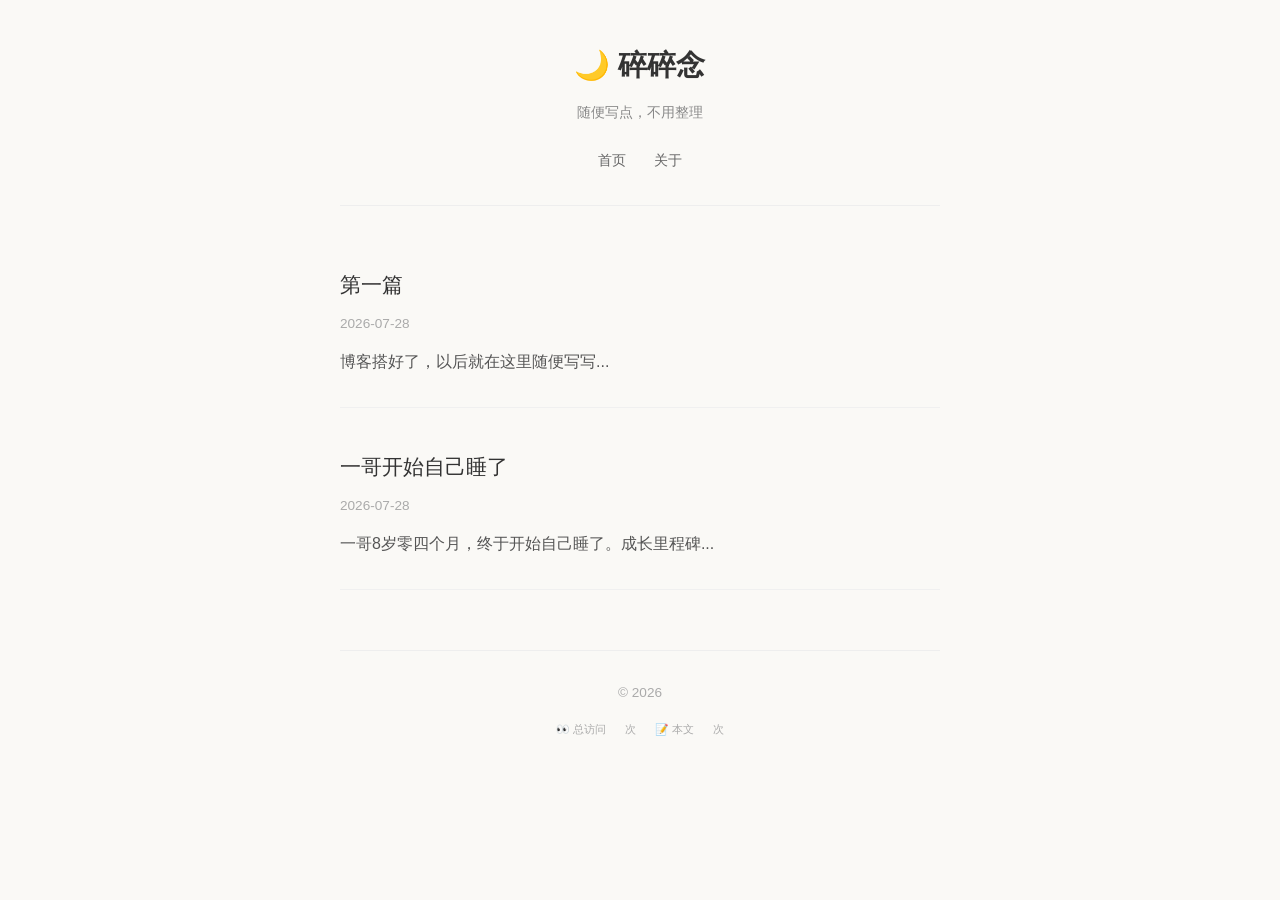
==== index.html @ b193e90f "add: 不蒜子浏览量统计" ====
<!DOCTYPE html>
<html lang="zh-CN">
<head>
    <meta charset="UTF-8">
    <meta name="viewport" content="width=device-width, initial-scale=1.0">
    <title>碎碎念</title>
    <link rel="stylesheet" href="style.css">
</head>
<body>
    <div class="container">
        <header>
            <h1>🌙 碎碎念</h1>
            <p class="desc">随便写点，不用整理</p>
            <nav>
                <a href="index.html">首页</a>
                <a href="about.html">关于</a>
            </nav>
        </header>

        <main>
            <article class="post">
                <h2><a href="posts/2026-07-28-hello.html">第一篇</a></h2>
                <time>2026-07-28</time>
                <p>博客搭好了，以后就在这里随便写写...</p>
            </article>
        <article class="post">
                <h2><a href="posts/2026-07-28-yige.html">一哥开始自己睡了</a></h2>
                <time>2026-07-28</time>
                <p>一哥8岁零四个月，终于开始自己睡了。成长里程碑...</p>
            </article>
        </main>

        <footer>
            <p>© 2026</p>
            <div class="stats">
                <span>👀 总访问 <span id="busuanzi_value_site_pv"></span> 次</span>
                <span>📝 本文 <span id="busuanzi_value_page_pv"></span> 次</span>
            </div>
            <script async src="https://busuanzi.ibruce.info/busuanzi/2.3/busuanzi.pure.mini.js"></script>
        </footer>
    </div>
</body>
</html>
---- style.css ----
* {
    margin: 0;
    padding: 0;
    box-sizing: border-box;
}

body {
    font-family: -apple-system, BlinkMacSystemFont, "Segoe UI", Roboto, "Helvetica Neue", Arial, sans-serif;
    background: #faf9f6;
    color: #333;
    line-height: 1.8;
}

.container {
    max-width: 640px;
    margin: 0 auto;
    padding: 40px 20px;
}

header {
    text-align: center;
    margin-bottom: 60px;
    padding-bottom: 30px;
    border-bottom: 1px solid #eee;
}

header h1 {
    font-size: 1.8em;
    font-weight: 600;
    margin-bottom: 8px;
}

header .desc {
    color: #888;
    font-size: 0.9em;
}

nav {
    margin-top: 20px;
}

nav a {
    color: #666;
    text-decoration: none;
    margin: 0 12px;
    font-size: 0.9em;
}

nav a:hover {
    color: #333;
}

.post {
    margin-bottom: 40px;
    padding-bottom: 30px;
    border-bottom: 1px solid #f0f0f0;
}

.post h2 {
    font-size: 1.3em;
    font-weight: 500;
    margin-bottom: 6px;
}

.post h2 a {
    color: #333;
    text-decoration: none;
}

.post h2 a:hover {
    color: #666;
}

.post time {
    color: #aaa;
    font-size: 0.85em;
}

.post p {
    margin-top: 10px;
    color: #555;
}

article.content {
    background: #fff;
    padding: 40px;
    border-radius: 8px;
    box-shadow: 0 1px 3px rgba(0,0,0,0.04);
}

article.content h1 {
    font-size: 1.5em;
    margin-bottom: 8px;
}

article.content time {
    color: #aaa;
    font-size: 0.85em;
    display: block;
    margin-bottom: 24px;
}

article.content p {
    margin-bottom: 16px;
}

/* 浏览量统计 */
.stats {
    text-align: center;
    margin-top: 15px;
    color: #aaa;
    font-size: 0.8em;
}
.stats span {
    margin: 0 8px;
}
#busuanzi_value_site_pv, #busuanzi_value_page_pv {
    color: #666;
    font-weight: 500;
}

footer {
    text-align: center;
    margin-top: 60px;
    padding-top: 30px;
    border-top: 1px solid #eee;
    color: #aaa;
    font-size: 0.85em;
}

.back {
    display: inline-block;
    margin-top: 30px;
    color: #888;
    text-decoration: none;
}

.back:hover {
    color: #333;
}
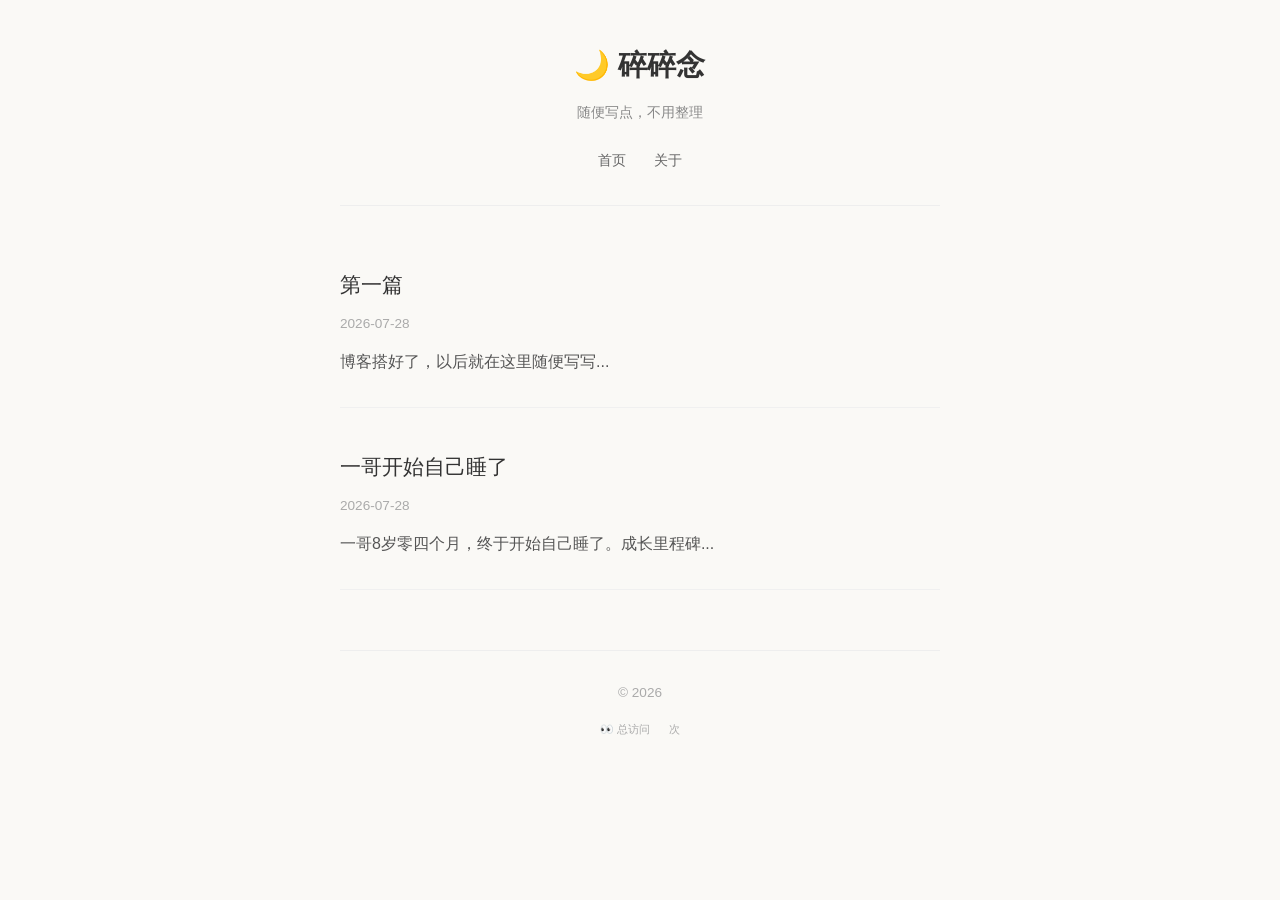
==== commit 58ca98d2: "fix: 首页只显示总访问，本文统计放在文章页" ====
--- a/index.html
+++ b/index.html
@@ -34,7 +34,6 @@
             <p>© 2026</p>
             <div class="stats">
                 <span>👀 总访问 <span id="busuanzi_value_site_pv"></span> 次</span>
-                <span>📝 本文 <span id="busuanzi_value_page_pv"></span> 次</span>
             </div>
             <script async src="https://busuanzi.ibruce.info/busuanzi/2.3/busuanzi.pure.mini.js"></script>
         </footer>
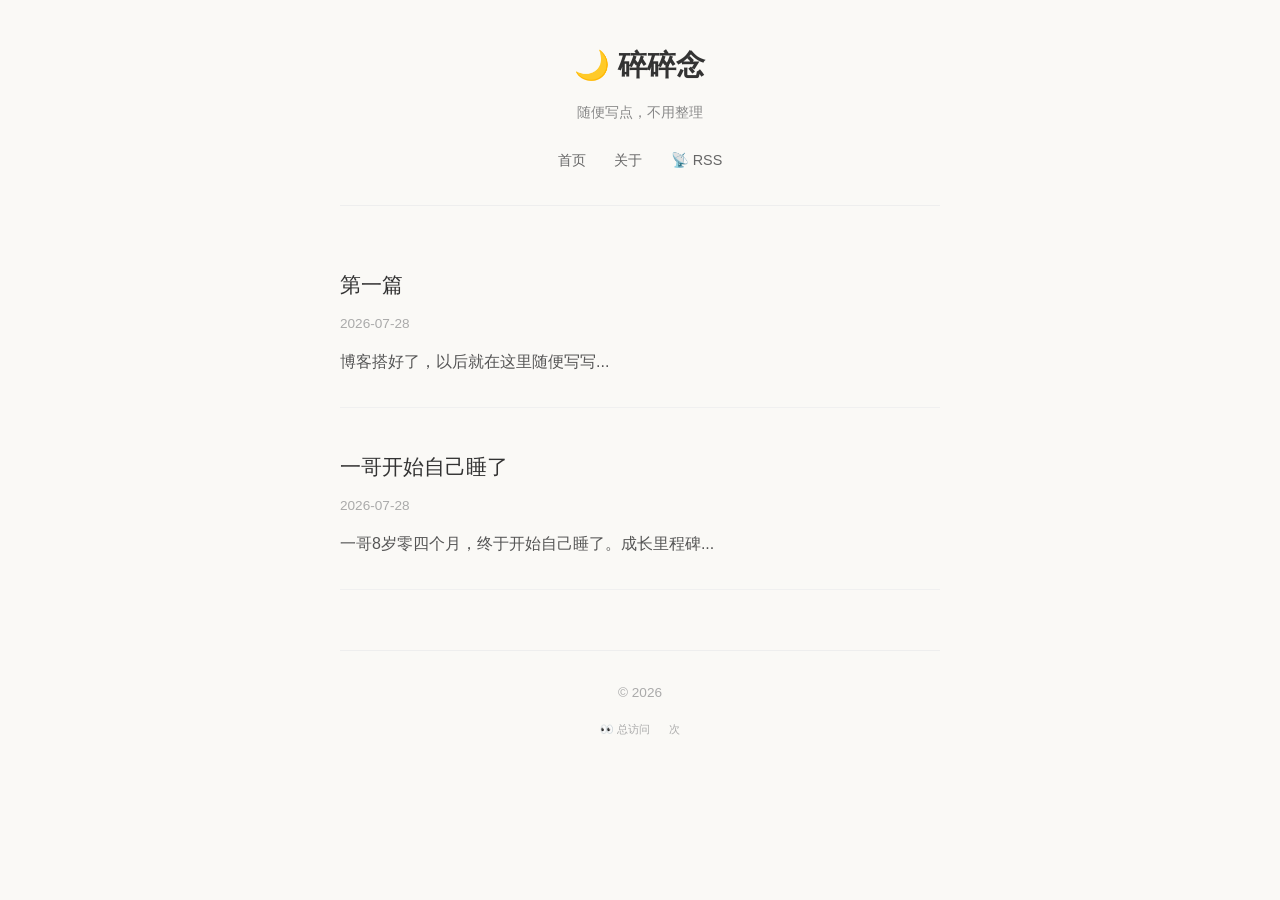
==== commit 02e442cd: "add: RSS 订阅" ====
--- a/index.html
+++ b/index.html
@@ -5,6 +5,7 @@
     <meta name="viewport" content="width=device-width, initial-scale=1.0">
     <title>碎碎念</title>
     <link rel="stylesheet" href="style.css">
+    <link rel="alternate" type="application/rss+xml" title="碎碎念" href="index.xml" />
 </head>
 <body>
     <div class="container">
@@ -14,6 +15,7 @@
             <nav>
                 <a href="index.html">首页</a>
                 <a href="about.html">关于</a>
+                <a href="index.xml">📡 RSS</a>
             </nav>
         </header>
 
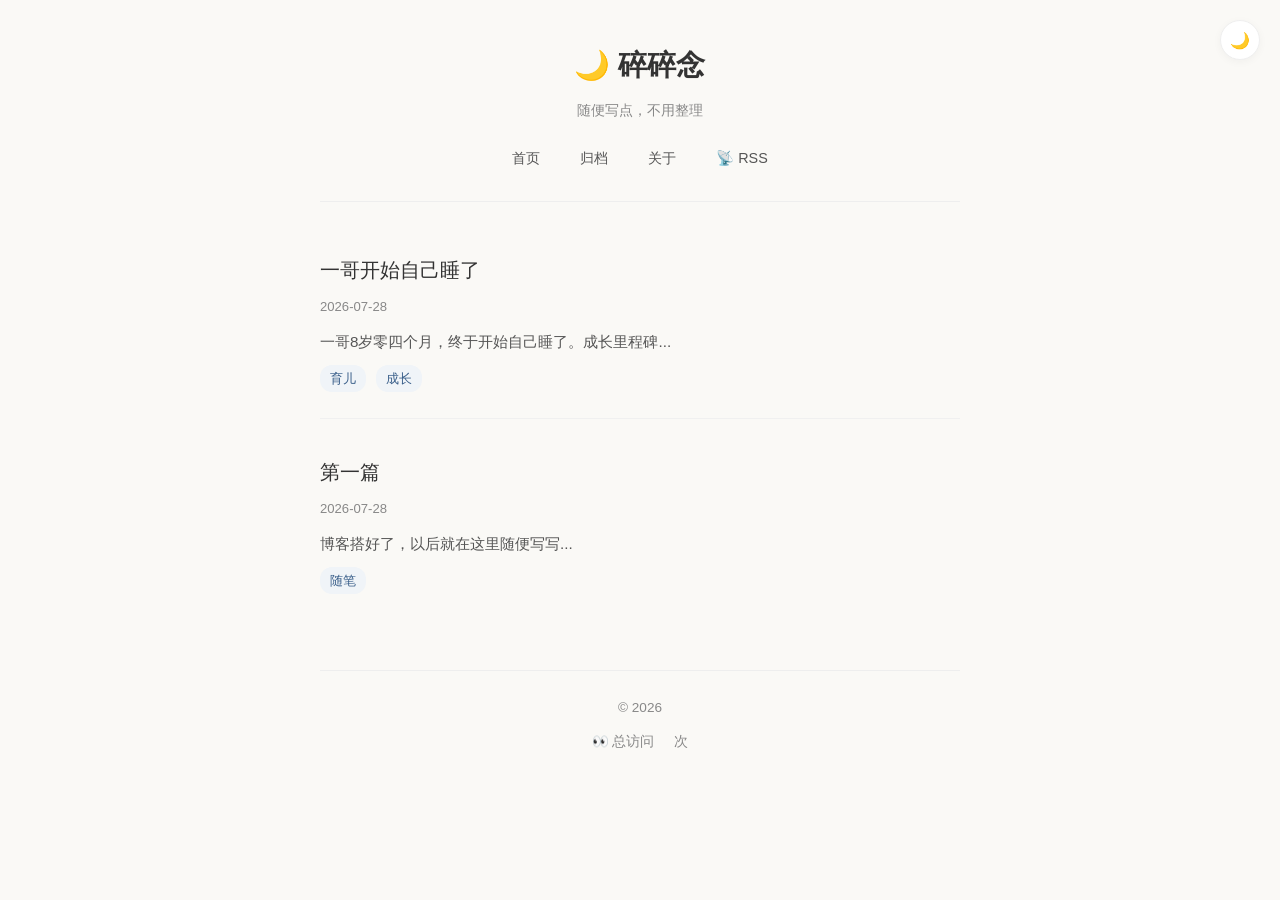
==== commit 7e5afb1a: "feat: 添加分享卡片、标签、评论、归档、暗黑模式、回到顶部、阅读时长、favicon" ====
--- a/index.html
+++ b/index.html
@@ -6,14 +6,24 @@
     <title>碎碎念</title>
     <link rel="stylesheet" href="style.css">
     <link rel="alternate" type="application/rss+xml" title="碎碎念" href="index.xml" />
+    <link rel="icon" href="data:image/svg+xml,<svg xmlns='http://www.w3.org/2000/svg' viewBox='0 0 100 100'><text y='.9em' font-size='90'>🌙</text></svg>">
+    
+    <!-- Open Graph -->
+    <meta property="og:title" content="碎碎念">
+    <meta property="og:description" content="随便写点，不用整理">
+    <meta property="og:url" content="https://sunjiaxi0407.github.io/">
+    <meta property="og:type" content="website">
 </head>
 <body>
+    <button id="theme-toggle" title="切换主题">🌙</button>
+    
     <div class="container">
         <header>
             <h1>🌙 碎碎念</h1>
             <p class="desc">随便写点，不用整理</p>
             <nav>
                 <a href="index.html">首页</a>
+                <a href="archives.html">归档</a>
                 <a href="about.html">关于</a>
                 <a href="index.xml">📡 RSS</a>
             </nav>
@@ -21,14 +31,22 @@
 
         <main>
             <article class="post">
+                <h2><a href="posts/2026-07-28-yige.html">一哥开始自己睡了</a></h2>
+                <time>2026-07-28</time>
+                <p class="excerpt">一哥8岁零四个月，终于开始自己睡了。成长里程碑...</p>
+                <div class="tags">
+                    <span class="tag">育儿</span>
+                    <span class="tag">成长</span>
+                </div>
+            </article>
+            
+            <article class="post">
                 <h2><a href="posts/2026-07-28-hello.html">第一篇</a></h2>
                 <time>2026-07-28</time>
-                <p>博客搭好了，以后就在这里随便写写...</p>
-            </article>
-        <article class="post">
-                <h2><a href="posts/2026-07-28-yige.html">一哥开始自己睡了</a></h2>
-                <time>2026-07-28</time>
-                <p>一哥8岁零四个月，终于开始自己睡了。成长里程碑...</p>
+                <p class="excerpt">博客搭好了，以后就在这里随便写写...</p>
+                <div class="tags">
+                    <span class="tag">随笔</span>
+                </div>
             </article>
         </main>
 
@@ -40,5 +58,42 @@
             <script async src="https://busuanzi.ibruce.info/busuanzi/2.3/busuanzi.pure.mini.js"></script>
         </footer>
     </div>
+    
+    <button id="back-to-top" title="回到顶部">↑</button>
+    
+    <script>
+        // 暗黑模式
+        const themeToggle = document.getElementById('theme-toggle');
+        const savedTheme = localStorage.getItem('theme');
+        if (savedTheme === 'dark') {
+            document.documentElement.setAttribute('data-theme', 'dark');
+            themeToggle.textContent = '☀️';
+        }
+        themeToggle.addEventListener('click', () => {
+            const isDark = document.documentElement.getAttribute('data-theme') === 'dark';
+            if (isDark) {
+                document.documentElement.removeAttribute('data-theme');
+                localStorage.setItem('theme', 'light');
+                themeToggle.textContent = '🌙';
+            } else {
+                document.documentElement.setAttribute('data-theme', 'dark');
+                localStorage.setItem('theme', 'dark');
+                themeToggle.textContent = '☀️';
+            }
+        });
+        
+        // 回到顶部
+        const backToTop = document.getElementById('back-to-top');
+        window.addEventListener('scroll', () => {
+            if (window.scrollY > 300) {
+                backToTop.classList.add('show');
+            } else {
+                backToTop.classList.remove('show');
+            }
+        });
+        backToTop.addEventListener('click', () => {
+            window.scrollTo({ top: 0, behavior: 'smooth' });
+        });
+    </script>
 </body>
 </html>
--- a/style.css
+++ b/style.css
@@ -1,3 +1,35 @@
+/* ===== CSS 变量 - 支持暗黑模式 ===== */
+:root {
+    --bg: #faf9f6;
+    --card: #fff;
+    --text: #333;
+    --text-secondary: #555;
+    --text-muted: #888;
+    --border: #eee;
+    --border-light: #f0f0f0;
+    --accent: #3a5f8a;
+    --tag-bg: #f0f4f8;
+    --tag-text: #3a5f8a;
+    --shadow: rgba(0,0,0,0.04);
+    --code-bg: #f5f5f5;
+}
+
+[data-theme="dark"] {
+    --bg: #1a1a1a;
+    --card: #242424;
+    --text: #e0e0e0;
+    --text-secondary: #b0b0b0;
+    --text-muted: #777;
+    --border: #333;
+    --border-light: #2a2a2a;
+    --accent: #6b9dc7;
+    --tag-bg: #2a3a4a;
+    --tag-text: #6b9dc7;
+    --shadow: rgba(0,0,0,0.2);
+    --code-bg: #2a2a2a;
+}
+
+/* ===== 基础 ===== */
 * {
     margin: 0;
     padding: 0;
@@ -5,136 +37,366 @@
 }
 
 body {
-    font-family: -apple-system, BlinkMacSystemFont, "Segoe UI", Roboto, "Helvetica Neue", Arial, sans-serif;
-    background: #faf9f6;
-    color: #333;
+    font-family: -apple-system, BlinkMacSystemFont, "Segoe UI", Roboto, "Helvetica Neue", Arial, "PingFang SC", "Hiragino Sans GB", "Microsoft YaHei", sans-serif;
+    background: var(--bg);
+    color: var(--text);
     line-height: 1.8;
+    transition: background 0.3s, color 0.3s;
 }
 
 .container {
-    max-width: 640px;
+    max-width: 680px;
     margin: 0 auto;
     padding: 40px 20px;
 }
 
+/* ===== Header ===== */
 header {
     text-align: center;
-    margin-bottom: 60px;
-    padding-bottom: 30px;
-    border-bottom: 1px solid #eee;
+    margin-bottom: 50px;
+    padding-bottom: 25px;
+    border-bottom: 1px solid var(--border);
 }
 
 header h1 {
     font-size: 1.8em;
     font-weight: 600;
-    margin-bottom: 8px;
+    margin-bottom: 6px;
 }
 
 header .desc {
-    color: #888;
+    color: var(--text-muted);
     font-size: 0.9em;
 }
 
 nav {
-    margin-top: 20px;
+    margin-top: 18px;
+    display: flex;
+    justify-content: center;
+    flex-wrap: wrap;
+    gap: 4px;
 }
 
 nav a {
-    color: #666;
-    text-decoration: none;
-    margin: 0 12px;
+    color: var(--text-secondary);
+    text-decoration: none;
+    margin: 0 10px;
     font-size: 0.9em;
+    padding: 4px 8px;
+    border-radius: 4px;
+    transition: all 0.2s;
 }
 
 nav a:hover {
-    color: #333;
-}
-
+    color: var(--accent);
+    background: var(--tag-bg);
+}
+
+/* ===== 文章列表 ===== */
 .post {
-    margin-bottom: 40px;
-    padding-bottom: 30px;
-    border-bottom: 1px solid #f0f0f0;
+    margin-bottom: 35px;
+    padding-bottom: 25px;
+    border-bottom: 1px solid var(--border-light);
+}
+
+.post:last-child {
+    border-bottom: none;
 }
 
 .post h2 {
-    font-size: 1.3em;
+    font-size: 1.25em;
     font-weight: 500;
-    margin-bottom: 6px;
+    margin-bottom: 4px;
 }
 
 .post h2 a {
-    color: #333;
+    color: var(--text);
     text-decoration: none;
 }
 
 .post h2 a:hover {
-    color: #666;
+    color: var(--accent);
 }
 
 .post time {
-    color: #aaa;
-    font-size: 0.85em;
-}
-
-.post p {
-    margin-top: 10px;
-    color: #555;
-}
-
+    color: var(--text-muted);
+    font-size: 0.82em;
+}
+
+.post .excerpt {
+    margin-top: 8px;
+    color: var(--text-secondary);
+    font-size: 0.95em;
+}
+
+.post .tags {
+    margin-top: 8px;
+}
+
+/* ===== 文章详情页 ===== */
 article.content {
-    background: #fff;
-    padding: 40px;
-    border-radius: 8px;
-    box-shadow: 0 1px 3px rgba(0,0,0,0.04);
+    background: var(--card);
+    padding: 35px;
+    border-radius: 10px;
+    box-shadow: 0 1px 4px var(--shadow);
+    transition: background 0.3s;
 }
 
 article.content h1 {
     font-size: 1.5em;
-    margin-bottom: 8px;
-}
-
-article.content time {
-    color: #aaa;
+    margin-bottom: 6px;
+    font-weight: 600;
+}
+
+.meta {
+    color: var(--text-muted);
     font-size: 0.85em;
-    display: block;
     margin-bottom: 24px;
+    display: flex;
+    flex-wrap: wrap;
+    gap: 12px;
+    align-items: center;
+}
+
+.meta .read-time::before {
+    content: "⏱ ";
 }
 
 article.content p {
     margin-bottom: 16px;
-}
-
-/* 浏览量统计 */
+    color: var(--text-secondary);
+}
+
+article.content img {
+    max-width: 100%;
+    border-radius: 8px;
+    margin: 16px 0;
+    display: block;
+}
+
+/* ===== 标签 ===== */
+.tags {
+    margin-top: 12px;
+}
+
+.tag {
+    display: inline-block;
+    background: var(--tag-bg);
+    color: var(--tag-text);
+    padding: 2px 10px;
+    border-radius: 12px;
+    font-size: 0.82em;
+    margin-right: 6px;
+    text-decoration: none;
+    transition: opacity 0.2s;
+}
+
+.tag:hover {
+    opacity: 0.8;
+}
+
+/* ===== 上一篇/下一篇 ===== */
+.post-nav {
+    margin-top: 35px;
+    padding-top: 25px;
+    border-top: 1px solid var(--border);
+    display: flex;
+    justify-content: space-between;
+    gap: 20px;
+}
+
+.post-nav a {
+    color: var(--text-secondary);
+    text-decoration: none;
+    font-size: 0.9em;
+    max-width: 45%;
+}
+
+.post-nav a:hover {
+    color: var(--accent);
+}
+
+.post-nav .prev::before {
+    content: "← ";
+}
+
+.post-nav .next::after {
+    content: " →";
+}
+
+.post-nav .empty {
+    color: var(--text-muted);
+}
+
+/* ===== 评论 ===== */
+.comments {
+    margin-top: 40px;
+    padding-top: 30px;
+    border-top: 1px solid var(--border);
+}
+
+.comments h3 {
+    font-size: 1.1em;
+    margin-bottom: 15px;
+    color: var(--text);
+}
+
+/* ===== 归档页 ===== */
+.archive-year {
+    margin-bottom: 30px;
+}
+
+.archive-year h2 {
+    font-size: 1.2em;
+    color: var(--accent);
+    margin-bottom: 12px;
+    padding-bottom: 6px;
+    border-bottom: 2px solid var(--border);
+}
+
+.archive-list {
+    list-style: none;
+}
+
+.archive-list li {
+    padding: 8px 0;
+    border-bottom: 1px dashed var(--border-light);
+    display: flex;
+    align-items: baseline;
+    gap: 12px;
+}
+
+.archive-list time {
+    color: var(--text-muted);
+    font-size: 0.85em;
+    min-width: 90px;
+    flex-shrink: 0;
+}
+
+.archive-list a {
+    color: var(--text);
+    text-decoration: none;
+}
+
+.archive-list a:hover {
+    color: var(--accent);
+}
+
+/* ===== 回到顶部 ===== */
+#back-to-top {
+    position: fixed;
+    bottom: 30px;
+    right: 30px;
+    width: 44px;
+    height: 44px;
+    background: var(--card);
+    color: var(--text-muted);
+    border: 1px solid var(--border);
+    border-radius: 50%;
+    cursor: pointer;
+    font-size: 18px;
+    display: none;
+    align-items: center;
+    justify-content: center;
+    box-shadow: 0 2px 8px var(--shadow);
+    transition: all 0.3s;
+    z-index: 100;
+}
+
+#back-to-top:hover {
+    background: var(--accent);
+    color: #fff;
+    border-color: var(--accent);
+}
+
+#back-to-top.show {
+    display: flex;
+}
+
+/* ===== 暗黑模式切换 ===== */
+#theme-toggle {
+    position: fixed;
+    top: 20px;
+    right: 20px;
+    width: 40px;
+    height: 40px;
+    background: var(--card);
+    border: 1px solid var(--border);
+    border-radius: 50%;
+    cursor: pointer;
+    font-size: 16px;
+    display: flex;
+    align-items: center;
+    justify-content: center;
+    box-shadow: 0 2px 8px var(--shadow);
+    transition: all 0.3s;
+    z-index: 100;
+}
+
+#theme-toggle:hover {
+    transform: scale(1.1);
+}
+
+/* ===== Footer ===== */
+footer {
+    text-align: center;
+    margin-top: 50px;
+    padding-top: 25px;
+    border-top: 1px solid var(--border);
+    color: var(--text-muted);
+    font-size: 0.85em;
+}
+
 .stats {
-    text-align: center;
-    margin-top: 15px;
-    color: #aaa;
-    font-size: 0.8em;
-}
+    margin-top: 10px;
+}
+
 .stats span {
     margin: 0 8px;
 }
-#busuanzi_value_site_pv, #busuanzi_value_page_pv {
-    color: #666;
+
+#busuanzi_value_site_pv,
+#busuanzi_value_page_pv {
+    color: var(--text-secondary);
     font-weight: 500;
 }
 
-footer {
-    text-align: center;
-    margin-top: 60px;
-    padding-top: 30px;
-    border-top: 1px solid #eee;
-    color: #aaa;
-    font-size: 0.85em;
-}
-
+/* ===== 返回首页 ===== */
 .back {
     display: inline-block;
-    margin-top: 30px;
-    color: #888;
-    text-decoration: none;
+    margin-top: 25px;
+    color: var(--text-muted);
+    text-decoration: none;
+    font-size: 0.9em;
 }
 
 .back:hover {
-    color: #333;
-}
+    color: var(--accent);
+}
+
+/* ===== 响应式 ===== */
+@media (max-width: 480px) {
+    .container {
+        padding: 25px 15px;
+    }
+    
+    article.content {
+        padding: 25px 20px;
+    }
+    
+    .post-nav {
+        flex-direction: column;
+        gap: 10px;
+    }
+    
+    .post-nav a {
+        max-width: 100%;
+    }
+    
+    #theme-toggle {
+        top: 10px;
+        right: 10px;
+        width: 36px;
+        height: 36px;
+    }
+}
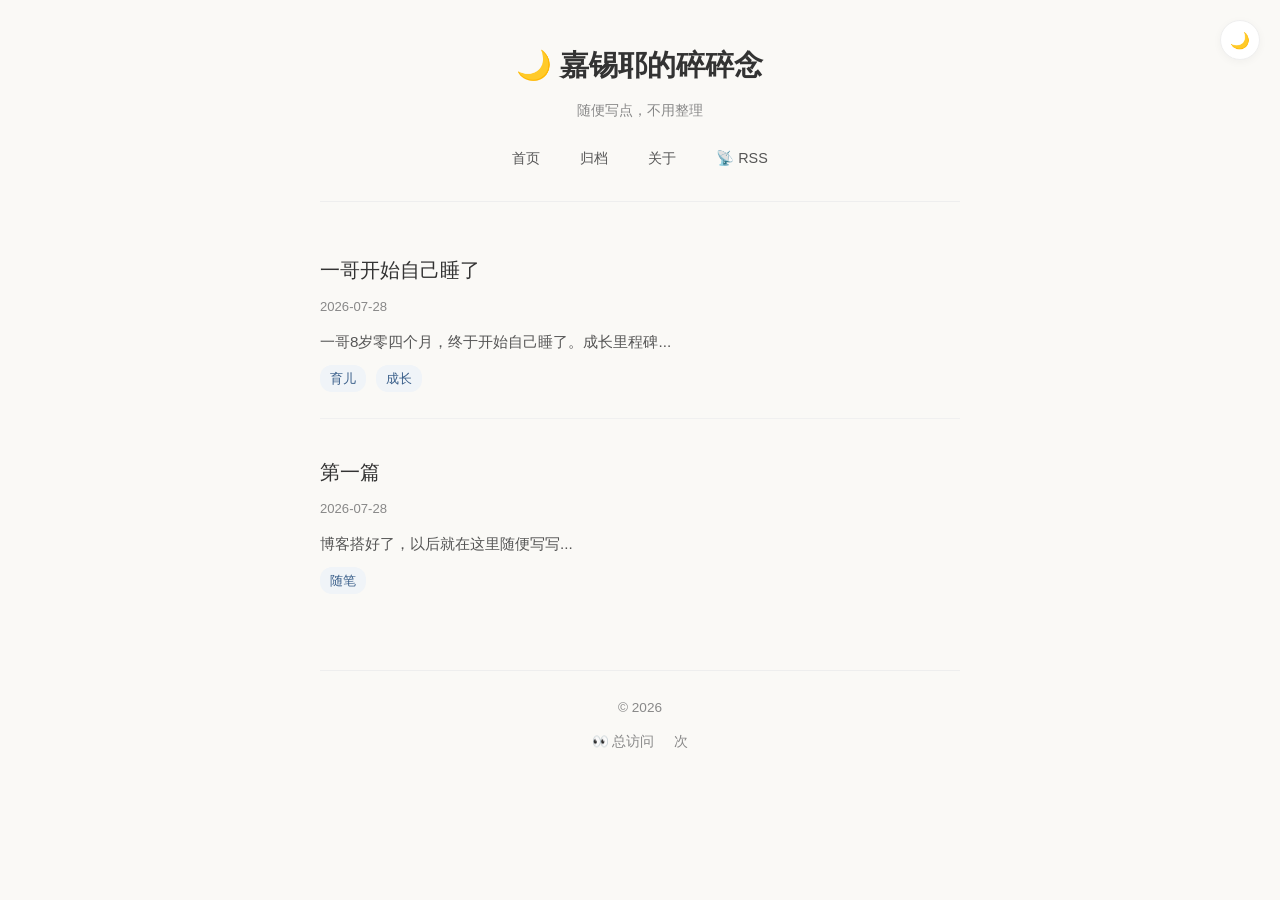
==== commit c7b57496: "rename: 碎碎念 → 嘉锡耶的碎碎念" ====
--- a/index.html
+++ b/index.html
@@ -3,13 +3,13 @@
 <head>
     <meta charset="UTF-8">
     <meta name="viewport" content="width=device-width, initial-scale=1.0">
-    <title>碎碎念</title>
+    <title>嘉锡耶的碎碎念</title>
     <link rel="stylesheet" href="style.css">
-    <link rel="alternate" type="application/rss+xml" title="碎碎念" href="index.xml" />
+    <link rel="alternate" type="application/rss+xml" title="嘉锡耶的碎碎念" href="index.xml" />
     <link rel="icon" href="data:image/svg+xml,<svg xmlns='http://www.w3.org/2000/svg' viewBox='0 0 100 100'><text y='.9em' font-size='90'>🌙</text></svg>">
     
     <!-- Open Graph -->
-    <meta property="og:title" content="碎碎念">
+    <meta property="og:title" content="嘉锡耶的碎碎念">
     <meta property="og:description" content="随便写点，不用整理">
     <meta property="og:url" content="https://sunjiaxi0407.github.io/">
     <meta property="og:type" content="website">
@@ -19,7 +19,7 @@
     
     <div class="container">
         <header>
-            <h1>🌙 碎碎念</h1>
+            <h1>🌙 嘉锡耶的碎碎念</h1>
             <p class="desc">随便写点，不用整理</p>
             <nav>
                 <a href="index.html">首页</a>
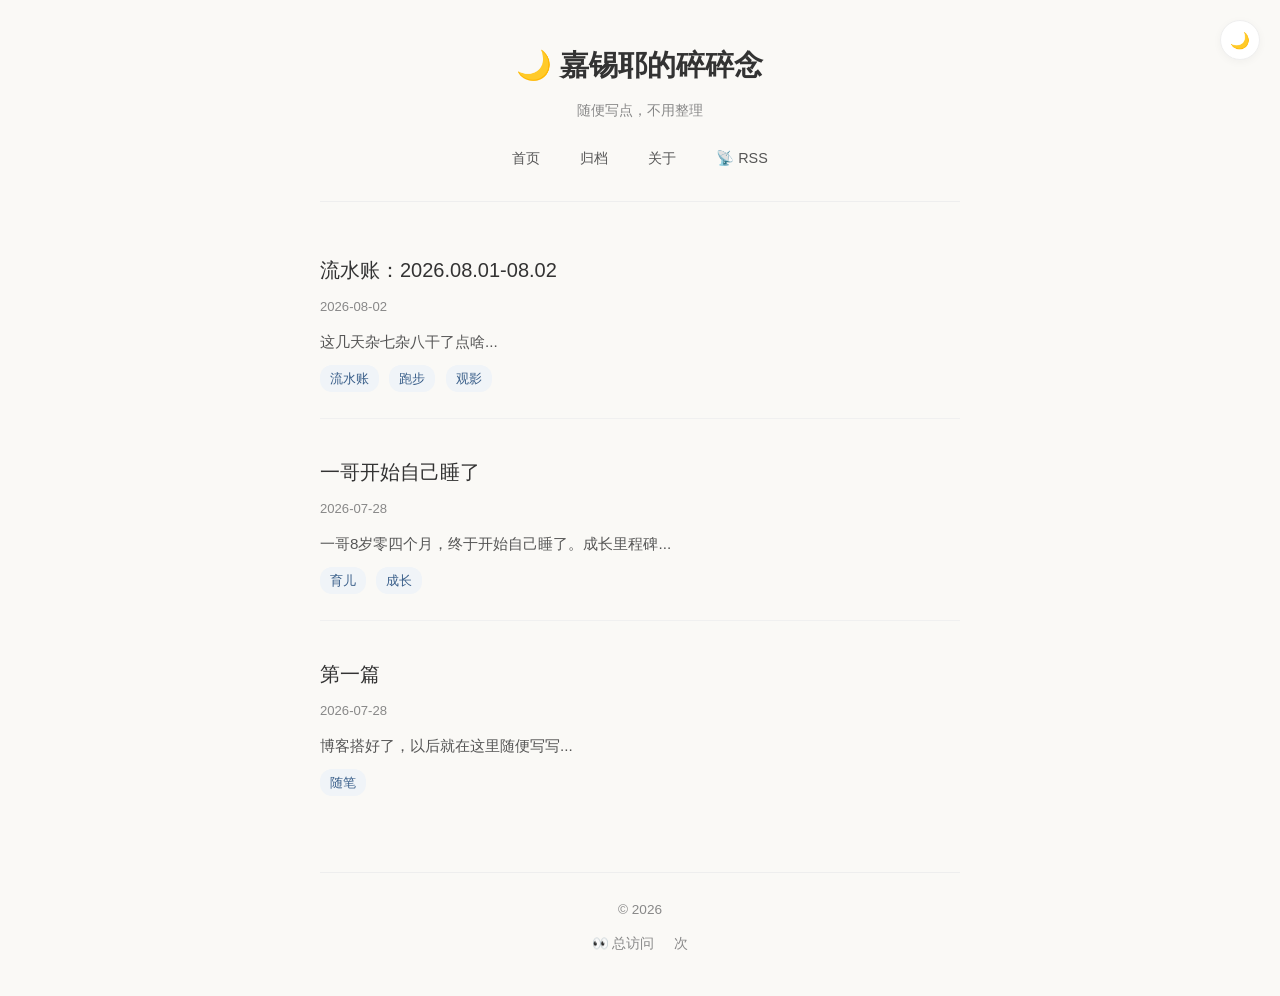
==== commit 9bfaaa75: "add: 流水账 2026.08.01-08.02" ====
--- a/index.html
+++ b/index.html
@@ -30,6 +30,17 @@
         </header>
 
         <main>
+            <article class="post">
+                <h2><a href="posts/2026-08-02-daily.html">流水账：2026.08.01-08.02</a></h2>
+                <time>2026-08-02</time>
+                <p class="excerpt">这几天杂七杂八干了点啥...</p>
+                <div class="tags">
+                    <span class="tag">流水账</span>
+                    <span class="tag">跑步</span>
+                    <span class="tag">观影</span>
+                </div>
+            </article>
+            
             <article class="post">
                 <h2><a href="posts/2026-07-28-yige.html">一哥开始自己睡了</a></h2>
                 <time>2026-07-28</time>
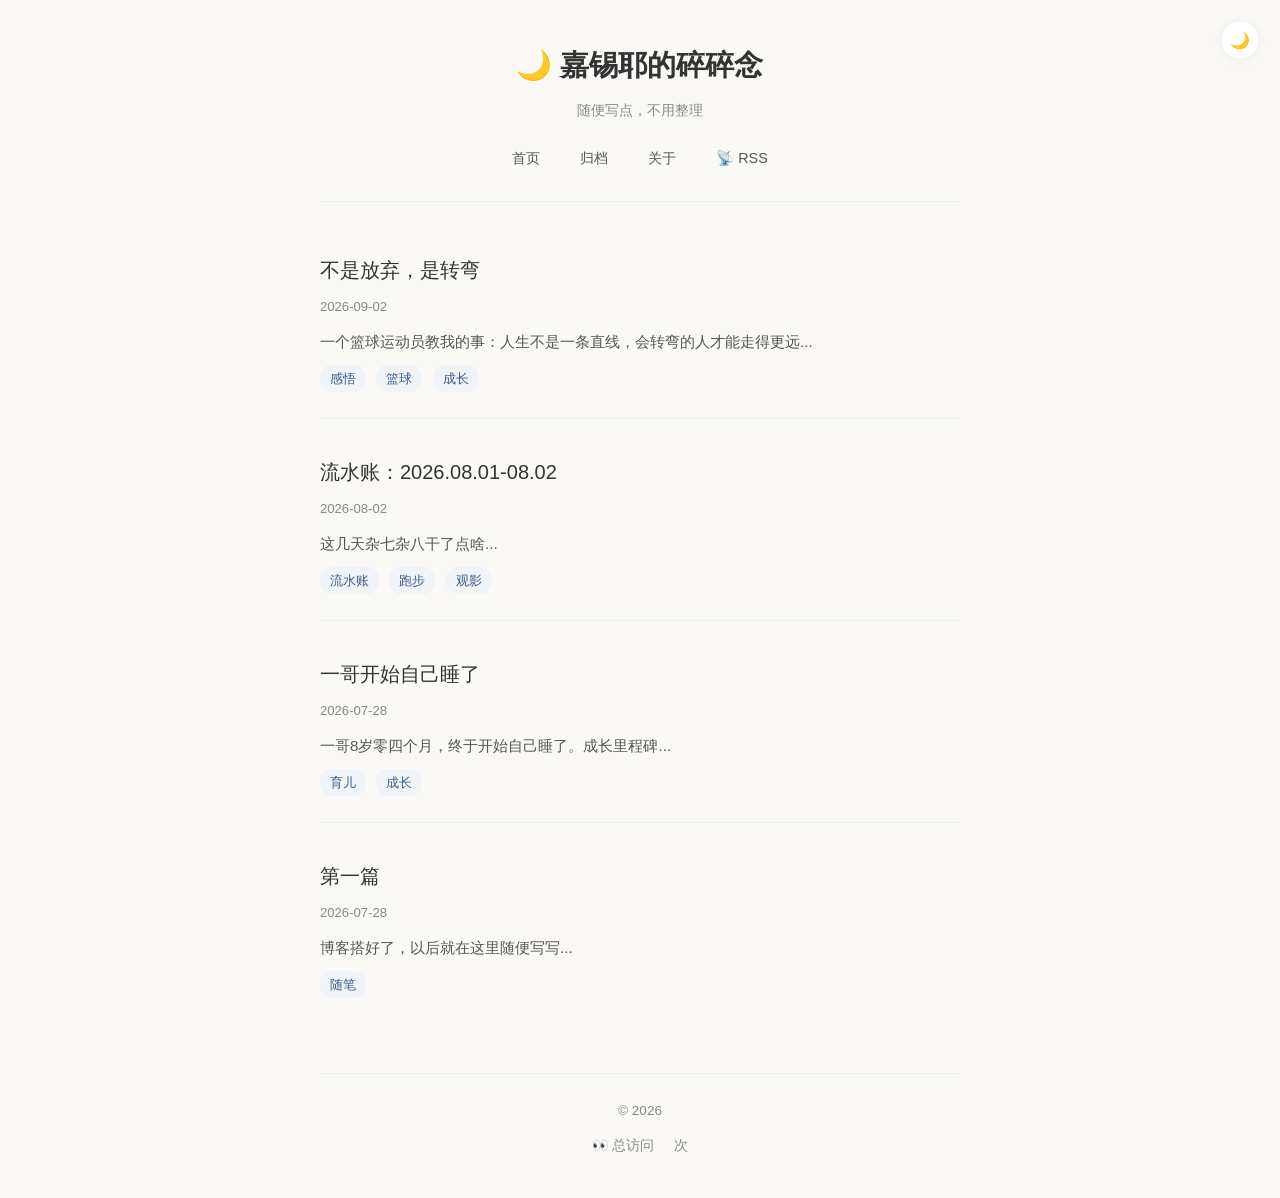
==== commit cec56231: "Add post: 不是放弃，是转弯" ====
--- a/index.html
+++ b/index.html
@@ -30,6 +30,17 @@
         </header>
 
         <main>
+            <article class="post">
+                <h2><a href="posts/2026-09-02-pivot.html">不是放弃，是转弯</a></h2>
+                <time>2026-09-02</time>
+                <p class="excerpt">一个篮球运动员教我的事：人生不是一条直线，会转弯的人才能走得更远...</p>
+                <div class="tags">
+                    <span class="tag">感悟</span>
+                    <span class="tag">篮球</span>
+                    <span class="tag">成长</span>
+                </div>
+            </article>
+            
             <article class="post">
                 <h2><a href="posts/2026-08-02-daily.html">流水账：2026.08.01-08.02</a></h2>
                 <time>2026-08-02</time>
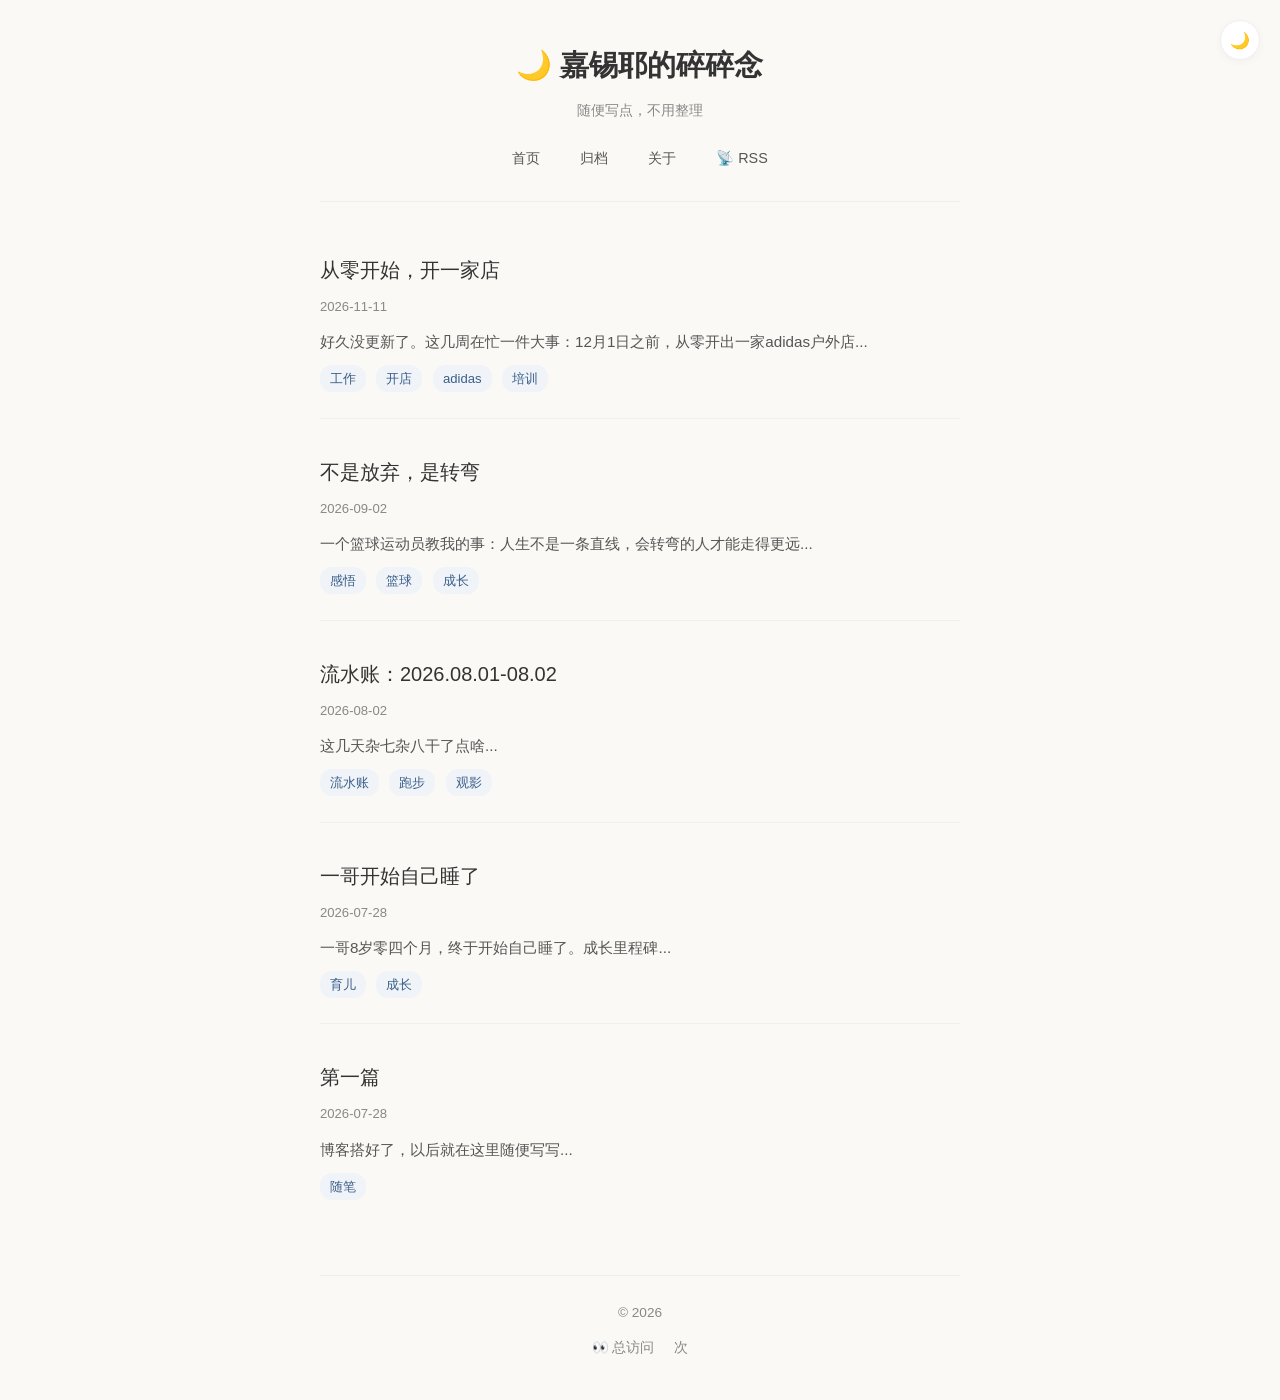
==== commit d1402d39: "新文章：从零开始，开一家店" ====
--- a/index.html
+++ b/index.html
@@ -30,6 +30,18 @@
         </header>
 
         <main>
+            <article class="post">
+                <h2><a href="posts/2026-11-11-newstore.html">从零开始，开一家店</a></h2>
+                <time>2026-11-11</time>
+                <p class="excerpt">好久没更新了。这几周在忙一件大事：12月1日之前，从零开出一家adidas户外店...</p>
+                <div class="tags">
+                    <span class="tag">工作</span>
+                    <span class="tag">开店</span>
+                    <span class="tag">adidas</span>
+                    <span class="tag">培训</span>
+                </div>
+            </article>
+            
             <article class="post">
                 <h2><a href="posts/2026-09-02-pivot.html">不是放弃，是转弯</a></h2>
                 <time>2026-09-02</time>
